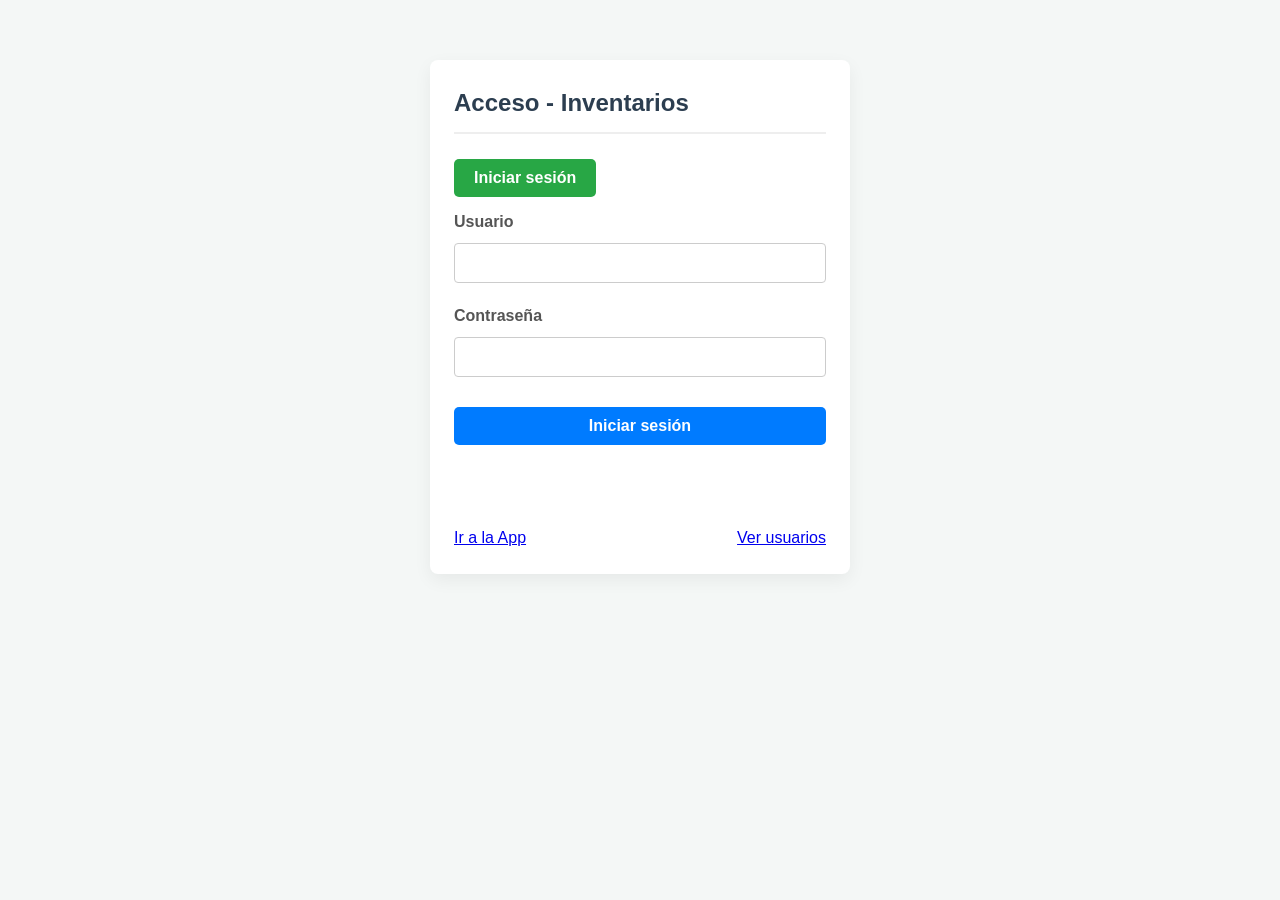
==== login.html @ 99f1206a "Initial project setup with inventory dashboard Add inventory management dashboard with authenticatio" ====
<!DOCTYPE html>
<html lang="es">
<head>
    <meta charset="utf-8">
    <meta name="viewport" content="width=device-width,initial-scale=1">
    <title>Login - Inventarios</title>
    <link rel="stylesheet" href="estilo.css">
    <script src="auth.js" defer></script>
    <style>
        .auth-container{max-width:420px;margin:60px auto;padding:24px;border-radius:8px;background:var(--card-bg,#fff);box-shadow:0 6px 18px rgba(0,0,0,.06)}
        .auth-actions{display:flex;gap:8px;margin-bottom:12px}
        .hidden{display:none}
    </style>
</head>
<body>
    <div class="auth-container">
        <h2>Acceso - Inventarios</h2>
        <div class="auth-actions">
            <button id="showLoginBtn" class="btn secondary-btn">Iniciar sesión</button>
        </div>

        <form id="loginForm" class="form-grid">
            <div class="form-group">
                <label for="login_user">Usuario</label>
                <input id="login_user" required>
            </div>
            <div class="form-group">
                <label for="login_pass">Contraseña</label>
                <input id="login_pass" type="password" required>
            </div>
            <button type="submit" class="btn primary-btn full-width">Iniciar sesión</button>
            <div id="loginMessage" class="status-message" style="display:block;margin-top:10px"></div>
        </form>

        <!-- Registro público deshabilitado: la creación de usuarios se gestiona internamente -->

        <div style="margin-top:12px;display:flex;justify-content:space-between;align-items:center">
            <a href="index.html" class="link-like">Ir a la App</a>
            <a href="users.html" class="link-like">Ver usuarios</a>
        </div>
    </div>
</body>
</html>
---- estilo.css ----
/* --- ESTILOS COMPARTIDOS --- */
:root {
  --primary-color: #007bff;
  --secondary-color: #28a745;
  --danger-color: #dc3545;
  --background-color: #f4f7f6;
  --sidebar-color: #2c3e50;
  --text-light: #ecf0f1;
  --card-bg: #ffffff;
  --warning-color: #ffc107;
  --info-color: #17a2b8;
}

* {
  box-sizing: border-box;
  margin: 0;
  padding: 0;
}
body {
  font-family: "Segoe UI", Tahoma, Geneva, Verdana, sans-serif;
  background-color: var(--background-color);
  line-height: 1.6;
}
.dashboard-container {
  display: flex;
  min-height: 100vh;
}
.sidebar {
  width: 250px;
  background-color: var(--sidebar-color);
  color: var(--text-light);
  padding: 20px;
  box-shadow: 2px 0 5px rgba(0, 0, 0, 0.1);
  display: flex;
  flex-direction: column;
}
.logo {
  font-size: 1.5rem;
  font-weight: bold;
  margin-bottom: 30px;
  color: var(--primary-color);
}
.sidebar-nav a {
  display: flex;
  align-items: center;
  padding: 12px 15px;
  color: var(--text-light);
  text-decoration: none;
  border-radius: 5px;
  margin-bottom: 10px;
  transition: background-color 0.3s, color 0.3s;
}
.sidebar-nav a:hover,
.sidebar-nav a.active {
  background-color: #34495e;
  color: var(--primary-color);
}
.sidebar-nav a i {
  margin-right: 10px;
}
.main-content {
  flex-grow: 1;
  padding: 30px;
}
.content-section {
  background-color: var(--card-bg);
  padding: 30px;
  border-radius: 8px;
  box-shadow: 0 4px 12px rgba(0, 0, 0, 0.05);
  margin-bottom: 20px;
}
.content-section:not(.active) {
  display: none;
}
h2 {
  color: var(--sidebar-color);
  margin-bottom: 25px;
  border-bottom: 2px solid #eee;
  padding-bottom: 10px;
}
h2 i {
  margin-right: 10px;
  color: var(--primary-color);
}

/* --- Formularios y Elementos --- */
.form-grid {
  display: grid;
  grid-template-columns: repeat(auto-fit, minmax(280px, 1fr));
  gap: 20px;
  margin-bottom: 20px;
}
.form-grid.single-col {
  grid-template-columns: 1fr;
}
.form-group {
  display: flex;
  flex-direction: column;
}
.form-group label {
  margin-bottom: 8px;
  font-weight: 600;
  color: #555;
}
input:not([type="checkbox"]),
select {
  padding: 10px;
  border: 1px solid #ccc;
  border-radius: 4px;
  font-size: 16px;
  transition: border-color 0.3s;
}
input:focus,
select:focus {
  border-color: var(--primary-color);
  outline: none;
  box-shadow: 0 0 0 2px rgba(0, 123, 255, 0.25);
}
.btn {
  padding: 10px 20px;
  border: none;
  border-radius: 5px;
  cursor: pointer;
  font-size: 1rem;
  font-weight: bold;
  transition: background-color 0.3s, opacity 0.3s;
}
.primary-btn {
  background-color: var(--primary-color);
  color: white;
}
.primary-btn:hover:not(:disabled) {
  background-color: #0056b3;
}
.secondary-btn {
  background-color: var(--secondary-color);
  color: white;
}
.secondary-btn:hover:not(:disabled) {
  background-color: #218838;
}
.danger-btn {
  background-color: var(--danger-color);
  color: white;
}
.danger-btn:hover:not(:disabled) {
  background-color: #b02a37;
}
.full-width {
  grid-column: 1 / -1;
  margin-top: 10px;
}

/* --- Mensajes y Advertencias --- */
.status-message {
  margin-top: 20px;
  padding: 15px;
  border-radius: 4px;
  font-weight: bold;
  display: none;
}
.status-message.success {
  background-color: #d4edda;
  color: #155724;
  border: 1px solid #c3e6cb;
}
.status-message.error {
  background-color: #f8d7da;
  color: #721c24;
  border: 1px solid #f5c6cb;
}
.status-message.info {
  background-color: #d1ecf1;
  color: #0c5460;
  border: 1px solid #bee5eb;
}
.status-message.warning {
  background-color: #fff3cd;
  color: #856404;
  border: 1px solid #ffeeba;
}

/* Filtro de Producto (Mostrar detalles) */
.product-details {
  margin-top: 15px;
  padding: 15px;
  border-left: 5px solid var(--primary-color);
  background-color: #f8f9fa;
  border-radius: 4px;
}
.product-details p {
  margin: 5px 0;
}
.product-details.hidden {
  display: none;
}

/* Tablas */
.data-table {
  width: 100%;
  border-collapse: collapse;
  margin-top: 20px;
}
.data-table th,
.data-table td {
  border: 1px solid #ddd;
  padding: 12px;
  text-align: left;
}
.data-table th {
  background-color: #f2f2f2;
  font-weight: 700;
  color: #333;
}
.data-table tr:nth-child(even) {
  background-color: #f9f9f9;
}

/* Gráficos */
.chart-container {
  width: 100%;
  height: 400px;
  margin: 20px 0;
}

/* Dashboard Stats */
.stats-grid {
  display: grid;
  grid-template-columns: repeat(auto-fit, minmax(200px, 1fr));
  gap: 20px;
  margin-bottom: 30px;
}
.stat-card {
  background: white;
  padding: 20px;
  border-radius: 8px;
  box-shadow: 0 2px 10px rgba(0, 0, 0, 0.1);
  text-align: center;
  border-left: 4px solid;
}
.stat-card.ventas {
  border-color: var(--primary-color);
}
.stat-card.compras {
  border-color: var(--info-color);
}
.stat-card.ganancias {
  border-color: var(--secondary-color);
}
.stat-card.gastos {
  border-color: var(--danger-color);
}
.stat-value {
  font-size: 2rem;
  font-weight: bold;
  margin: 10px 0;
}
.stat-label {
  color: #666;
  font-size: 0.9rem;
}

/* Responsivo */
@media (max-width: 768px) {
  .dashboard-container {
    flex-direction: column;
  }
  .sidebar {
    width: 100%;
    height: auto;
    padding: 15px 20px;
    flex-direction: row;
    justify-content: space-between;
    align-items: center;
  }
  .sidebar .logo {
    margin-bottom: 0;
  }
  .sidebar-nav {
    display: flex;
    overflow-x: auto;
    padding-bottom: 5px;
  }
  .sidebar-nav a {
    padding: 8px 10px;
    flex-shrink: 0;
  }
  .main-content {
    padding: 20px;
  }
  .form-grid {
    grid-template-columns: 1fr;
  }
  .stats-grid {
    grid-template-columns: repeat(2, 1fr);
  }
}
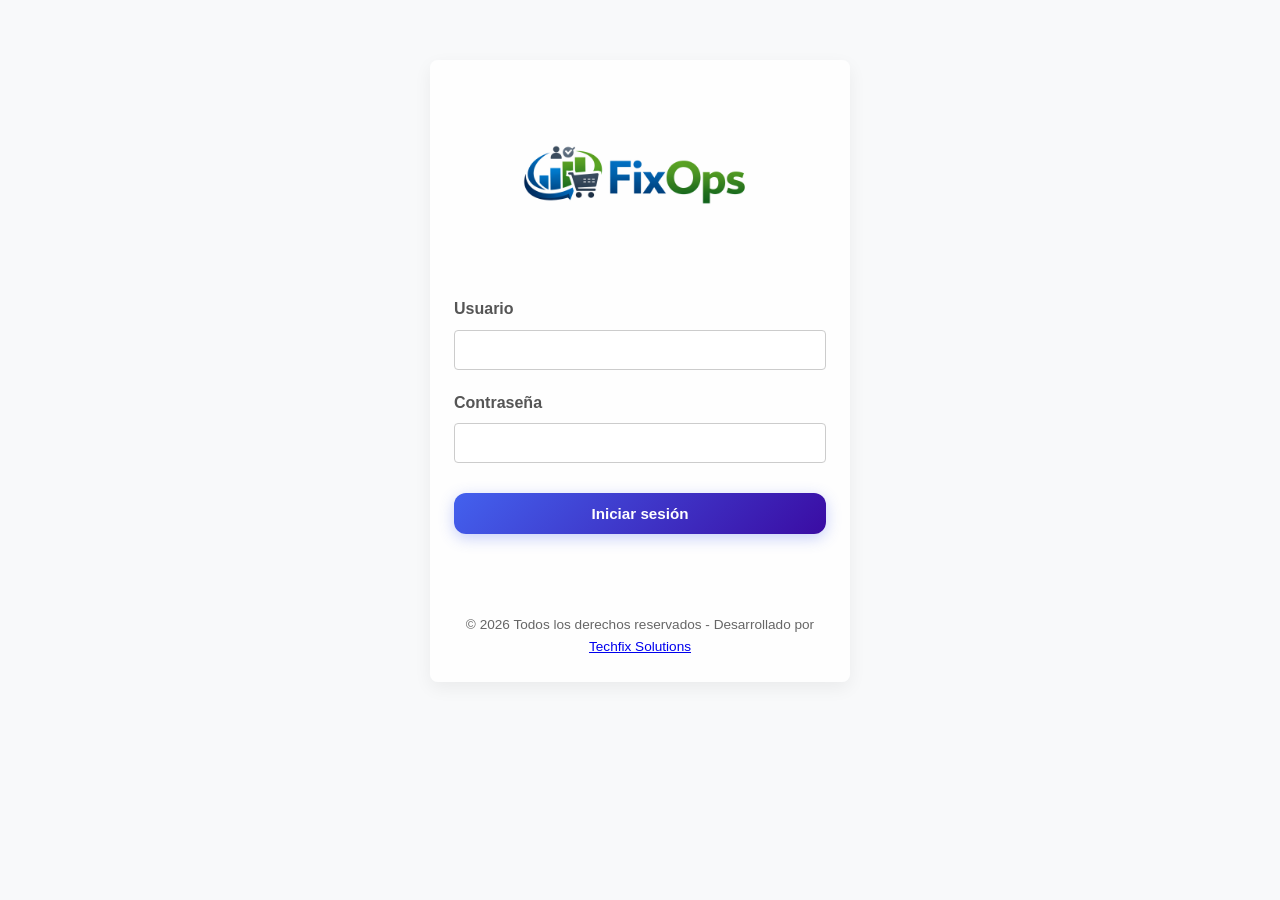
==== commit ae644387: "Rediseño UI y nuevas funciones: pedidos, contactos y usuarios Actualiza el diseño visual con nuevos " ====
--- a/login.html
+++ b/login.html
@@ -1,23 +1,47 @@
 <!DOCTYPE html>
 <html lang="es">
+
 <head>
     <meta charset="utf-8">
     <meta name="viewport" content="width=device-width,initial-scale=1">
-    <title>Login - Inventarios</title>
+    <title>FIXOPS</title>
     <link rel="stylesheet" href="estilo.css">
     <script src="auth.js" defer></script>
     <style>
-        .auth-container{max-width:420px;margin:60px auto;padding:24px;border-radius:8px;background:var(--card-bg,#fff);box-shadow:0 6px 18px rgba(0,0,0,.06)}
-        .auth-actions{display:flex;gap:8px;margin-bottom:12px}
-        .hidden{display:none}
+        .auth-container {
+            max-width: 420px;
+            margin: 60px auto;
+            padding: 24px;
+            border-radius: 8px;
+            background: var(--card-bg, #fff);
+            box-shadow: 0 6px 18px rgba(0, 0, 0, .06)
+        }
+
+        .auth-actions {
+            display: flex;
+            gap: 8px;
+            margin-bottom: 12px
+        }
+
+        .hidden {
+            display: none
+        }
+
+        .logo {
+            width: 300px;
+            margin-bottom: 12px;
+            margin-left: auto;
+            margin-right: auto;
+            display: block;
+            justify-content: center;
+            align-items: center;
+        }
     </style>
 </head>
+
 <body>
     <div class="auth-container">
-        <h2>Acceso - Inventarios</h2>
-        <div class="auth-actions">
-            <button id="showLoginBtn" class="btn secondary-btn">Iniciar sesión</button>
-        </div>
+        <img src="assets/img/logo.png" alt="Logo" class="logo">
 
         <form id="loginForm" class="form-grid">
             <div class="form-group">
@@ -34,10 +58,11 @@
 
         <!-- Registro público deshabilitado: la creación de usuarios se gestiona internamente -->
 
-        <div style="margin-top:12px;display:flex;justify-content:space-between;align-items:center">
-            <a href="index.html" class="link-like">Ir a la App</a>
-            <a href="users.html" class="link-like">Ver usuarios</a>
+        <div style="margin-top:12px;text-align:center;font-size:0.85em;color:#666">
+            <p style="margin-top:8px">© 2026 Todos los derechos reservados - Desarrollado por <a
+                    href="https://techfixsolutions.site" class="link-like" target="_blank">Techfix Solutions</a></p>
         </div>
     </div>
 </body>
-</html>
+
+</html>
--- a/estilo.css
+++ b/estilo.css
@@ -1,14 +1,18 @@
 /* --- ESTILOS COMPARTIDOS --- */
 :root {
-  --primary-color: #007bff;
-  --secondary-color: #28a745;
-  --danger-color: #dc3545;
-  --background-color: #f4f7f6;
-  --sidebar-color: #2c3e50;
-  --text-light: #ecf0f1;
-  --card-bg: #ffffff;
-  --warning-color: #ffc107;
-  --info-color: #17a2b8;
+  --primary-color: #4361ee;
+  --primary-light: rgba(67, 97, 238, 0.1);
+  --secondary-color: #2ec4b6;
+  --danger-color: #e63946;
+  --background-color: #f8f9fa;
+  --sidebar-color: #1e1e2d;
+  --text-light: #f8f9fa;
+  --text-dark: #2b2d42;
+  --card-bg: rgba(255, 255, 255, 0.85);
+  --warning-color: #ff9f1c;
+  --info-color: #4cc9f0;
+  --glass-border: rgba(255, 255, 255, 0.3);
+  --glass-shadow: 0 8px 32px 0 rgba(31, 38, 135, 0.15);
 }
 
 * {
@@ -16,15 +20,18 @@
   margin: 0;
   padding: 0;
 }
+
 body {
   font-family: "Segoe UI", Tahoma, Geneva, Verdana, sans-serif;
   background-color: var(--background-color);
   line-height: 1.6;
 }
+
 .dashboard-container {
   display: flex;
   min-height: 100vh;
 }
+
 .sidebar {
   width: 250px;
   background-color: var(--sidebar-color);
@@ -34,50 +41,84 @@
   display: flex;
   flex-direction: column;
 }
+
 .logo {
   font-size: 1.5rem;
   font-weight: bold;
   margin-bottom: 30px;
   color: var(--primary-color);
-}
+  display: flex;
+  justify-content: center;
+}
+
+.logo img {
+    border-radius: 50%;
+    object-fit: cover;
+    aspect-ratio: 1 / 1;
+    width: 150px;
+    height: 150px;
+    border: 3px solid rgba(255, 255, 255, 0.1);
+}
+
 .sidebar-nav a {
   display: flex;
   align-items: center;
   padding: 12px 15px;
   color: var(--text-light);
   text-decoration: none;
-  border-radius: 5px;
-  margin-bottom: 10px;
-  transition: background-color 0.3s, color 0.3s;
-}
-.sidebar-nav a:hover,
+  border-radius: 12px;
+  margin-bottom: 8px;
+  transition: all 0.3s cubic-bezier(0.4, 0, 0.2, 1);
+  border: 1px solid transparent;
+}
+
+.sidebar-nav a:hover {
+  background-color: rgba(255, 255, 255, 0.1);
+  transform: translateX(5px);
+  color: var(--primary-color);
+}
+
 .sidebar-nav a.active {
-  background-color: #34495e;
+  background-color: var(--primary-light);
   color: var(--primary-color);
-}
+  border-color: rgba(67, 97, 238, 0.3);
+  box-shadow: 0 4px 15px rgba(0, 0, 0, 0.1);
+}
+
 .sidebar-nav a i {
-  margin-right: 10px;
-}
+  margin-right: 12px;
+  width: 20px;
+  text-align: center;
+}
+
 .main-content {
   flex-grow: 1;
   padding: 30px;
 }
+
 .content-section {
-  background-color: var(--card-bg);
+  background: var(--card-bg);
+  backdrop-filter: blur(10px);
+  -webkit-backdrop-filter: blur(10px);
   padding: 30px;
-  border-radius: 8px;
-  box-shadow: 0 4px 12px rgba(0, 0, 0, 0.05);
-  margin-bottom: 20px;
-}
+  border-radius: 16px;
+  border: 1px solid var(--glass-border);
+  box-shadow: var(--glass-shadow);
+  margin-bottom: 25px;
+  transition: transform 0.3s ease;
+}
+
 .content-section:not(.active) {
   display: none;
 }
+
 h2 {
   color: var(--sidebar-color);
   margin-bottom: 25px;
   border-bottom: 2px solid #eee;
   padding-bottom: 10px;
 }
+
 h2 i {
   margin-right: 10px;
   color: var(--primary-color);
@@ -90,18 +131,22 @@
   gap: 20px;
   margin-bottom: 20px;
 }
+
 .form-grid.single-col {
   grid-template-columns: 1fr;
 }
+
 .form-group {
   display: flex;
   flex-direction: column;
 }
+
 .form-group label {
   margin-bottom: 8px;
   font-weight: 600;
   color: #555;
 }
+
 input:not([type="checkbox"]),
 select {
   padding: 10px;
@@ -110,42 +155,65 @@
   font-size: 16px;
   transition: border-color 0.3s;
 }
+
 input:focus,
 select:focus {
   border-color: var(--primary-color);
   outline: none;
   box-shadow: 0 0 0 2px rgba(0, 123, 255, 0.25);
 }
+
 .btn {
-  padding: 10px 20px;
+  padding: 12px 24px;
   border: none;
-  border-radius: 5px;
+  border-radius: 12px;
   cursor: pointer;
-  font-size: 1rem;
-  font-weight: bold;
-  transition: background-color 0.3s, opacity 0.3s;
-}
+  font-size: 0.95rem;
+  font-weight: 600;
+  transition: all 0.3s cubic-bezier(0.4, 0, 0.2, 1);
+  display: inline-flex;
+  align-items: center;
+  justify-content: center;
+  gap: 8px;
+}
+
+.btn:active {
+  transform: scale(0.95);
+}
+
 .primary-btn {
-  background-color: var(--primary-color);
+  background: linear-gradient(135deg, var(--primary-color), #3a0ca3);
   color: white;
-}
+  box-shadow: 0 4px 15px rgba(67, 97, 238, 0.3);
+}
+
 .primary-btn:hover:not(:disabled) {
-  background-color: #0056b3;
-}
+  transform: translateY(-2px);
+  box-shadow: 0 6px 20px rgba(67, 97, 238, 0.4);
+}
+
 .secondary-btn {
-  background-color: var(--secondary-color);
+  background: linear-gradient(135deg, var(--secondary-color), #27a89b);
   color: white;
-}
+  box-shadow: 0 4px 15px rgba(46, 196, 182, 0.3);
+}
+
 .secondary-btn:hover:not(:disabled) {
-  background-color: #218838;
-}
+  transform: translateY(-2px);
+  box-shadow: 0 6px 20px rgba(46, 196, 182, 0.4);
+}
+
 .danger-btn {
-  background-color: var(--danger-color);
+  background: linear-gradient(135deg, var(--danger-color), #c1121f);
   color: white;
-}
+  box-shadow: 0 4px 15px rgba(230, 57, 70, 0.3);
+}
+
 .danger-btn:hover:not(:disabled) {
-  background-color: #b02a37;
-}
+  transform: translateY(-2px);
+  box-shadow: 0 6px 20px rgba(230, 57, 70, 0.4);
+}
+
 .full-width {
   grid-column: 1 / -1;
   margin-top: 10px;
@@ -159,21 +227,25 @@
   font-weight: bold;
   display: none;
 }
+
 .status-message.success {
   background-color: #d4edda;
   color: #155724;
   border: 1px solid #c3e6cb;
 }
+
 .status-message.error {
   background-color: #f8d7da;
   color: #721c24;
   border: 1px solid #f5c6cb;
 }
+
 .status-message.info {
   background-color: #d1ecf1;
   color: #0c5460;
   border: 1px solid #bee5eb;
 }
+
 .status-message.warning {
   background-color: #fff3cd;
   color: #856404;
@@ -188,9 +260,11 @@
   background-color: #f8f9fa;
   border-radius: 4px;
 }
+
 .product-details p {
   margin: 5px 0;
 }
+
 .product-details.hidden {
   display: none;
 }
@@ -201,17 +275,20 @@
   border-collapse: collapse;
   margin-top: 20px;
 }
+
 .data-table th,
 .data-table td {
   border: 1px solid #ddd;
   padding: 12px;
   text-align: left;
 }
+
 .data-table th {
   background-color: #f2f2f2;
   font-weight: 700;
   color: #333;
 }
+
 .data-table tr:nth-child(even) {
   background-color: #f9f9f9;
 }
@@ -230,6 +307,7 @@
   gap: 20px;
   margin-bottom: 30px;
 }
+
 .stat-card {
   background: white;
   padding: 20px;
@@ -238,23 +316,29 @@
   text-align: center;
   border-left: 4px solid;
 }
+
 .stat-card.ventas {
   border-color: var(--primary-color);
 }
+
 .stat-card.compras {
   border-color: var(--info-color);
 }
+
 .stat-card.ganancias {
   border-color: var(--secondary-color);
 }
+
 .stat-card.gastos {
   border-color: var(--danger-color);
 }
+
 .stat-value {
   font-size: 2rem;
   font-weight: bold;
   margin: 10px 0;
 }
+
 .stat-label {
   color: #666;
   font-size: 0.9rem;
@@ -265,6 +349,7 @@
   .dashboard-container {
     flex-direction: column;
   }
+
   .sidebar {
     width: 100%;
     height: auto;
@@ -273,25 +358,118 @@
     justify-content: space-between;
     align-items: center;
   }
+
   .sidebar .logo {
     margin-bottom: 0;
   }
+
   .sidebar-nav {
     display: flex;
     overflow-x: auto;
     padding-bottom: 5px;
   }
+
   .sidebar-nav a {
     padding: 8px 10px;
     flex-shrink: 0;
   }
+
   .main-content {
     padding: 20px;
   }
+
   .form-grid {
     grid-template-columns: 1fr;
   }
+
   .stats-grid {
     grid-template-columns: repeat(2, 1fr);
   }
 }
+
+/* --- Sistema de Pedidos Pro --- */
+.order-header {
+  display: grid;
+  grid-template-columns: repeat(auto-fit, minmax(200px, 1fr));
+  gap: 20px;
+  background: rgba(255, 255, 255, 0.4);
+  padding: 20px;
+  border-radius: 12px;
+  border: 1px solid var(--glass-border);
+  margin-bottom: 20px;
+}
+
+.order-table {
+  width: 100%;
+  border-collapse: separate;
+  border-spacing: 0 8px;
+  margin-top: 15px;
+}
+
+.order-table th {
+  text-align: left;
+  padding: 12px;
+  color: var(--text-dark);
+  font-weight: 600;
+  border-bottom: 2px solid #ddd;
+}
+
+.order-table td {
+  padding: 10px 12px;
+  background: white;
+  border-top: 1px solid #eee;
+  border-bottom: 1px solid #eee;
+}
+
+.order-table td:first-child {
+  border-left: 1px solid #eee;
+  border-radius: 8px 0 0 8px;
+}
+
+.order-table td:last-child {
+  border-right: 1px solid #eee;
+  border-radius: 0 8px 8px 0;
+}
+
+.totals-section {
+  float: right;
+  width: 300px;
+  margin-top: 25px;
+  padding: 20px;
+  background: rgba(255, 255, 255, 0.6);
+  border-radius: 16px;
+  border: 1px solid var(--glass-border);
+}
+
+.total-row {
+  display: flex;
+  justify-content: space-between;
+  padding: 8px 0;
+  border-bottom: 1px solid rgba(0, 0, 0, 0.05);
+}
+
+.total-row.grand-total {
+  border-bottom: none;
+  font-size: 1.2rem;
+  font-weight: 800;
+  color: var(--primary-color);
+  margin-top: 10px;
+}
+
+.line-actions {
+  display: flex;
+  gap: 15px;
+  margin-top: 15px;
+  border-top: 1px dashed #ccc;
+  padding-top: 15px;
+}
+
+.remove-line {
+  color: var(--danger-color);
+  cursor: pointer;
+  transition: opacity 0.2s;
+}
+
+.remove-line:hover {
+  opacity: 0.7;
+}
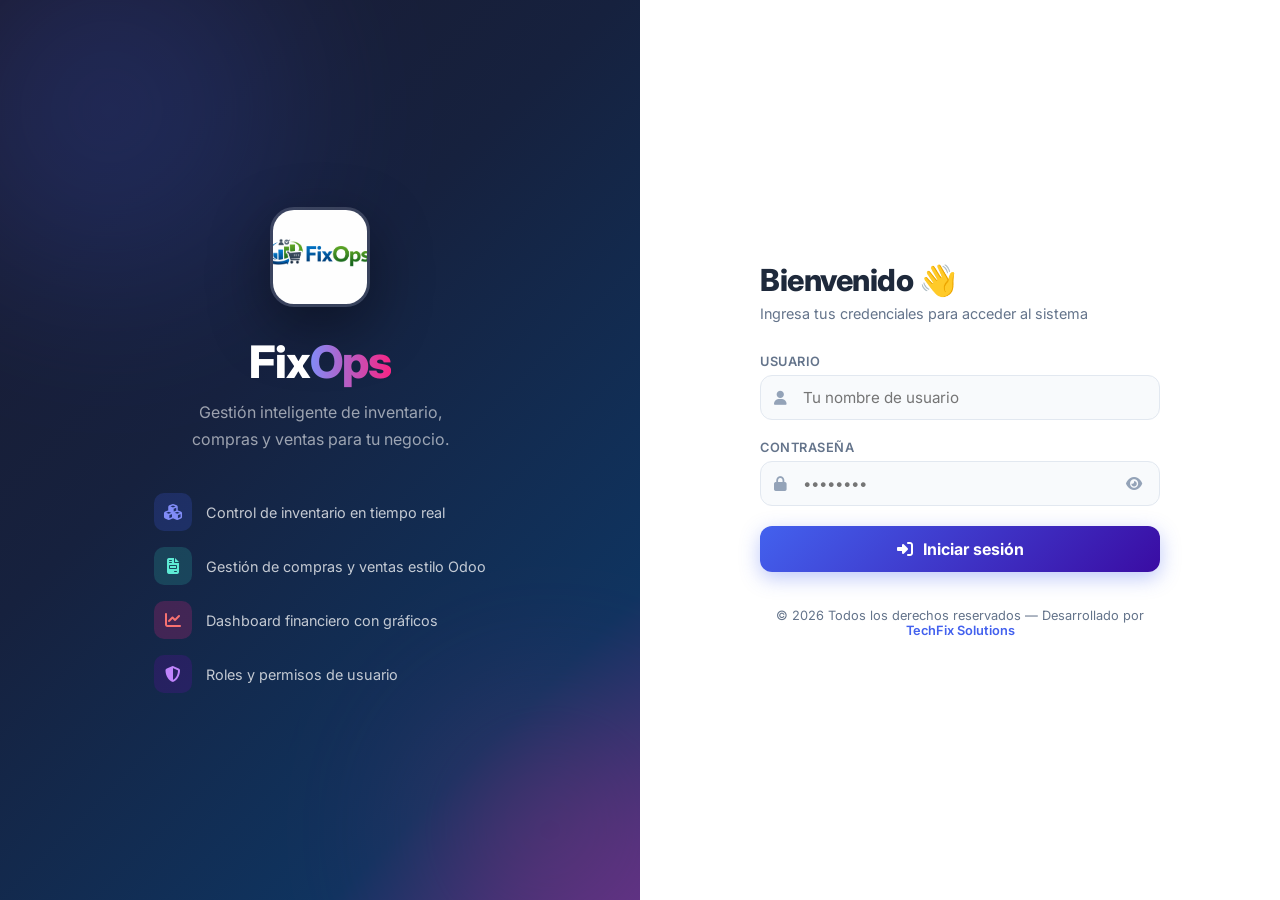
==== commit 101f2422: "refactor: Centralize configuration in `config.js`, remove deprecated `sg_` modules, enhance authenti" ====
--- a/login.html
+++ b/login.html
@@ -4,65 +4,603 @@
 <head>
     <meta charset="utf-8">
     <meta name="viewport" content="width=device-width,initial-scale=1">
-    <title>FIXOPS</title>
-    <link rel="stylesheet" href="estilo.css">
+    <meta name="description" content="FixOps — Sistema de Gestión de Inventario. Inicia sesión para continuar.">
+    <title>FixOps — Iniciar Sesión</title>
+    <link rel="preconnect" href="https://fonts.googleapis.com">
+    <link rel="preconnect" href="https://fonts.gstatic.com" crossorigin>
+    <link href="https://fonts.googleapis.com/css2?family=Inter:wght@300;400;500;600;700;800&display=swap"
+        rel="stylesheet">
+    <link rel="stylesheet" href="https://cdnjs.cloudflare.com/ajax/libs/font-awesome/6.5.2/css/all.min.css">
+    <script src="config.js"></script>
     <script src="auth.js" defer></script>
+
     <style>
-        .auth-container {
-            max-width: 420px;
-            margin: 60px auto;
-            padding: 24px;
-            border-radius: 8px;
-            background: var(--card-bg, #fff);
-            box-shadow: 0 6px 18px rgba(0, 0, 0, .06)
-        }
-
-        .auth-actions {
-            display: flex;
+        *,
+        *::before,
+        *::after {
+            box-sizing: border-box;
+            margin: 0;
+            padding: 0;
+        }
+
+        :root {
+            --primary: #4361ee;
+            --primary-d: #3a0ca3;
+            --secondary: #7209b7;
+            --accent: #f72585;
+            --text: #1e293b;
+            --text-muted: #64748b;
+            --border: #e2e8f0;
+            --card: #ffffff;
+            --bg: #f0f2f8;
+        }
+
+        html,
+        body {
+            height: 100%;
+            font-family: 'Inter', system-ui, sans-serif;
+            background: var(--bg);
+            color: var(--text);
+        }
+
+        /* ── Layout split ── */
+        .login-wrap {
+            display: grid;
+            grid-template-columns: 1fr 1fr;
+            min-height: 100vh;
+        }
+
+        /* ── Panel izquierdo (hero) ── */
+        .hero-panel {
+            background: linear-gradient(135deg, #1a1a2e 0%, #16213e 40%, #0f3460 80%, #533483 100%);
+            display: flex;
+            flex-direction: column;
+            justify-content: center;
+            align-items: center;
+            padding: 60px 48px;
+            position: relative;
+            overflow: hidden;
+        }
+
+        /* Orbes decorativos */
+        .hero-panel::before,
+        .hero-panel::after {
+            content: '';
+            position: absolute;
+            border-radius: 50%;
+            filter: blur(80px);
+            opacity: 0.25;
+            pointer-events: none;
+        }
+
+        .hero-panel::before {
+            width: 420px;
+            height: 420px;
+            background: radial-gradient(circle, #4361ee, transparent);
+            top: -100px;
+            left: -100px;
+            animation: floatOrb 8s ease-in-out infinite;
+        }
+
+        .hero-panel::after {
+            width: 300px;
+            height: 300px;
+            background: radial-gradient(circle, #f72585, transparent);
+            bottom: -80px;
+            right: -60px;
+            animation: floatOrb 10s ease-in-out infinite reverse;
+        }
+
+        @keyframes floatOrb {
+
+            0%,
+            100% {
+                transform: translate(0, 0) scale(1);
+            }
+
+            50% {
+                transform: translate(20px, 30px) scale(1.08);
+            }
+        }
+
+        .hero-logo {
+            width: 100px;
+            height: 100px;
+            border-radius: 24px;
+            object-fit: cover;
+            border: 3px solid rgba(255, 255, 255, 0.15);
+            box-shadow: 0 20px 60px rgba(0, 0, 0, 0.4);
+            margin-bottom: 28px;
+            position: relative;
+            z-index: 1;
+            animation: popIn 0.7s cubic-bezier(0.34, 1.56, 0.64, 1) both;
+        }
+
+        @keyframes popIn {
+            from {
+                opacity: 0;
+                transform: scale(0.7) translateY(20px);
+            }
+
+            to {
+                opacity: 1;
+                transform: scale(1) translateY(0);
+            }
+        }
+
+        .hero-title {
+            font-size: 2.8rem;
+            font-weight: 800;
+            color: #fff;
+            letter-spacing: -1px;
+            margin-bottom: 10px;
+            position: relative;
+            z-index: 1;
+            animation: slideUp 0.6s ease both 0.1s;
+        }
+
+        .hero-title span {
+            background: linear-gradient(90deg, #818cf8, #f72585);
+            -webkit-background-clip: text;
+            -webkit-text-fill-color: transparent;
+            background-clip: text;
+        }
+
+        .hero-subtitle {
+            font-size: 1rem;
+            color: rgba(255, 255, 255, 0.58);
+            text-align: center;
+            max-width: 300px;
+            line-height: 1.7;
+            position: relative;
+            z-index: 1;
+            animation: slideUp 0.6s ease both 0.2s;
+        }
+
+        .hero-features {
+            margin-top: 40px;
+            display: flex;
+            flex-direction: column;
+            gap: 16px;
+            position: relative;
+            z-index: 1;
+            animation: slideUp 0.6s ease both 0.3s;
+        }
+
+        .hero-feature {
+            display: flex;
+            align-items: center;
+            gap: 14px;
+            color: rgba(255, 255, 255, 0.75);
+            font-size: 0.9rem;
+        }
+
+        .hero-feature .feat-icon {
+            width: 38px;
+            height: 38px;
+            border-radius: 10px;
+            display: flex;
+            align-items: center;
+            justify-content: center;
+            font-size: 1rem;
+            flex-shrink: 0;
+        }
+
+        @keyframes slideUp {
+            from {
+                opacity: 0;
+                transform: translateY(24px);
+            }
+
+            to {
+                opacity: 1;
+                transform: translateY(0);
+            }
+        }
+
+        /* ── Panel derecho (formulario) ── */
+        .form-panel {
+            display: flex;
+            flex-direction: column;
+            justify-content: center;
+            align-items: center;
+            padding: 60px 48px;
+            background: var(--card);
+            position: relative;
+        }
+
+        .form-card {
+            width: 100%;
+            max-width: 400px;
+            animation: slideUp 0.5s ease both 0.15s;
+        }
+
+        .form-greeting {
+            margin-bottom: 32px;
+        }
+
+        .form-greeting h1 {
+            font-size: 1.9rem;
+            font-weight: 800;
+            color: var(--text);
+            margin-bottom: 6px;
+            letter-spacing: -0.5px;
+        }
+
+        .form-greeting p {
+            color: var(--text-muted);
+            font-size: 0.9rem;
+        }
+
+        /* Input groups */
+        .input-group {
+            display: flex;
+            flex-direction: column;
+            gap: 6px;
+            margin-bottom: 20px;
+        }
+
+        .input-group label {
+            font-size: 0.8rem;
+            font-weight: 600;
+            color: var(--text-muted);
+            text-transform: uppercase;
+            letter-spacing: 0.5px;
+        }
+
+        .input-wrap {
+            position: relative;
+        }
+
+        .input-wrap i.input-icon {
+            position: absolute;
+            left: 14px;
+            top: 50%;
+            transform: translateY(-50%);
+            color: #94a3b8;
+            font-size: 0.9rem;
+            pointer-events: none;
+            transition: color 0.2s;
+        }
+
+        .input-wrap input {
+            width: 100%;
+            padding: 12px 16px 12px 42px;
+            border: 1.5px solid var(--border);
+            border-radius: 12px;
+            font-size: 0.95rem;
+            font-family: inherit;
+            background: #f8fafc;
+            color: var(--text);
+            outline: none;
+            transition: all 0.2s;
+        }
+
+        .input-wrap input:focus {
+            border-color: var(--primary);
+            background: #fff;
+            box-shadow: 0 0 0 3px rgba(67, 97, 238, 0.12);
+        }
+
+        .input-wrap input:focus+i.input-icon,
+        .input-wrap:focus-within i.input-icon {
+            color: var(--primary);
+        }
+
+        .input-wrap .toggle-pass {
+            position: absolute;
+            right: 14px;
+            top: 50%;
+            transform: translateY(-50%);
+            background: none;
+            border: none;
+            cursor: pointer;
+            color: #94a3b8;
+            font-size: 0.9rem;
+            padding: 4px;
+            transition: color 0.2s;
+        }
+
+        .input-wrap .toggle-pass:hover {
+            color: var(--primary);
+        }
+
+        /* Botón submit */
+        .login-btn {
+            width: 100%;
+            padding: 13px;
+            background: linear-gradient(135deg, var(--primary), var(--primary-d));
+            color: white;
+            border: none;
+            border-radius: 12px;
+            font-size: 1rem;
+            font-weight: 700;
+            font-family: inherit;
+            cursor: pointer;
+            transition: all 0.25s;
+            display: flex;
+            align-items: center;
+            justify-content: center;
+            gap: 10px;
+            box-shadow: 0 6px 20px rgba(67, 97, 238, 0.35);
+            margin-top: 8px;
+            position: relative;
+            overflow: hidden;
+        }
+
+        .login-btn::after {
+            content: '';
+            position: absolute;
+            inset: 0;
+            background: linear-gradient(135deg, rgba(255, 255, 255, 0.15), transparent);
+            opacity: 0;
+            transition: opacity 0.2s;
+        }
+
+        .login-btn:hover {
+            transform: translateY(-2px);
+            box-shadow: 0 10px 28px rgba(67, 97, 238, 0.45);
+        }
+
+        .login-btn:hover::after {
+            opacity: 1;
+        }
+
+        .login-btn:active {
+            transform: scale(0.98);
+        }
+
+        .login-btn.loading {
+            pointer-events: none;
+            opacity: 0.75;
+        }
+
+        /* Spinner inline */
+        .spin {
+            animation: spin 0.8s linear infinite;
+        }
+
+        @keyframes spin {
+            to {
+                transform: rotate(360deg);
+            }
+        }
+
+        /* Mensaje de estado */
+        .login-msg {
+            margin-top: 18px;
+            padding: 12px 16px;
+            border-radius: 10px;
+            font-size: 0.875rem;
+            font-weight: 500;
+            display: none;
+            border-left: 4px solid;
+            animation: slideUp 0.3s ease;
+        }
+
+        .login-msg.error {
+            display: flex;
+            align-items: center;
             gap: 8px;
-            margin-bottom: 12px
-        }
-
-        .hidden {
-            display: none
-        }
-
-        .logo {
-            width: 300px;
-            margin-bottom: 12px;
-            margin-left: auto;
-            margin-right: auto;
-            display: block;
-            justify-content: center;
-            align-items: center;
+            background: #fee2e2;
+            color: #991b1b;
+            border-color: #ef4444;
+        }
+
+        .login-msg.success {
+            display: flex;
+            align-items: center;
+            gap: 8px;
+            background: #dcfce7;
+            color: #166534;
+            border-color: #22c55e;
+        }
+
+        .login-msg.info {
+            display: flex;
+            align-items: center;
+            gap: 8px;
+            background: #dbeafe;
+            color: #1e40af;
+            border-color: #3b82f6;
+        }
+
+        /* Footer */
+        .form-footer {
+            margin-top: 36px;
+            text-align: center;
+            font-size: 0.8rem;
+            color: var(--text-muted);
+        }
+
+        .form-footer a {
+            color: var(--primary);
+            text-decoration: none;
+            font-weight: 600;
+        }
+
+        .form-footer a:hover {
+            text-decoration: underline;
+        }
+
+        /* ── Responsive ── */
+        @media (max-width: 800px) {
+            .login-wrap {
+                grid-template-columns: 1fr;
+            }
+
+            .hero-panel {
+                padding: 40px 24px;
+                min-height: 220px;
+            }
+
+            .hero-features {
+                display: none;
+            }
+
+            .hero-title {
+                font-size: 2rem;
+            }
+
+            .form-panel {
+                padding: 40px 24px;
+            }
         }
     </style>
 </head>
 
 <body>
-    <div class="auth-container">
-        <img src="assets/img/logo.png" alt="Logo" class="logo">
-
-        <form id="loginForm" class="form-grid">
-            <div class="form-group">
-                <label for="login_user">Usuario</label>
-                <input id="login_user" required>
+    <div class="login-wrap">
+
+        <!-- ===== PANEL HERO ===== -->
+        <div class="hero-panel">
+            <img src="assets/img/logo.png" alt="FixOps Logo" class="hero-logo">
+            <div class="hero-title">Fix<span>Ops</span></div>
+            <p class="hero-subtitle">Gestión inteligente de inventario, compras y ventas para tu negocio.</p>
+
+            <div class="hero-features">
+                <div class="hero-feature">
+                    <div class="feat-icon" style="background:rgba(67,97,238,0.2); color:#818cf8;">
+                        <i class="fas fa-cubes"></i>
+                    </div>
+                    <span>Control de inventario en tiempo real</span>
+                </div>
+                <div class="hero-feature">
+                    <div class="feat-icon" style="background:rgba(46,196,182,0.2); color:#5eead4;">
+                        <i class="fas fa-file-invoice"></i>
+                    </div>
+                    <span>Gestión de compras y ventas estilo Odoo</span>
+                </div>
+                <div class="hero-feature">
+                    <div class="feat-icon" style="background:rgba(247,37,133,0.2); color:#f87171;">
+                        <i class="fas fa-chart-line"></i>
+                    </div>
+                    <span>Dashboard financiero con gráficos</span>
+                </div>
+                <div class="hero-feature">
+                    <div class="feat-icon" style="background:rgba(114,9,183,0.2); color:#c084fc;">
+                        <i class="fas fa-shield-alt"></i>
+                    </div>
+                    <span>Roles y permisos de usuario</span>
+                </div>
             </div>
-            <div class="form-group">
-                <label for="login_pass">Contraseña</label>
-                <input id="login_pass" type="password" required>
+        </div>
+
+        <!-- ===== PANEL FORM ===== -->
+        <div class="form-panel">
+            <div class="form-card">
+                <div class="form-greeting">
+                    <h1>Bienvenido 👋</h1>
+                    <p>Ingresa tus credenciales para acceder al sistema</p>
+                </div>
+
+                <form id="loginForm" autocomplete="off" novalidate>
+
+                    <div class="input-group">
+                        <label for="login_user">Usuario</label>
+                        <div class="input-wrap">
+                            <i class="fas fa-user input-icon"></i>
+                            <input id="login_user" type="text" placeholder="Tu nombre de usuario" required
+                                autocomplete="username">
+                        </div>
+                    </div>
+
+                    <div class="input-group">
+                        <label for="login_pass">Contraseña</label>
+                        <div class="input-wrap">
+                            <i class="fas fa-lock input-icon"></i>
+                            <input id="login_pass" type="password" placeholder="••••••••" required
+                                autocomplete="current-password">
+                            <button type="button" class="toggle-pass" id="togglePass" tabindex="-1"
+                                title="Mostrar/ocultar contraseña">
+                                <i class="fas fa-eye" id="togglePassIcon"></i>
+                            </button>
+                        </div>
+                    </div>
+
+                    <button type="submit" class="login-btn" id="loginSubmitBtn">
+                        <i class="fas fa-sign-in-alt" id="loginBtnIcon"></i>
+                        <span id="loginBtnText">Iniciar sesión</span>
+                    </button>
+
+                    <div class="login-msg" id="loginMessage"></div>
+                </form>
+
+                <div class="form-footer">
+                    <p>© 2026 Todos los derechos reservados &mdash; Desarrollado por
+                        <a href="https://techfixsolutions.site" target="_blank" rel="noopener">TechFix Solutions</a>
+                    </p>
+                </div>
             </div>
-            <button type="submit" class="btn primary-btn full-width">Iniciar sesión</button>
-            <div id="loginMessage" class="status-message" style="display:block;margin-top:10px"></div>
-        </form>
-
-        <!-- Registro público deshabilitado: la creación de usuarios se gestiona internamente -->
-
-        <div style="margin-top:12px;text-align:center;font-size:0.85em;color:#666">
-            <p style="margin-top:8px">© 2026 Todos los derechos reservados - Desarrollado por <a
-                    href="https://techfixsolutions.site" class="link-like" target="_blank">Techfix Solutions</a></p>
         </div>
+
     </div>
+
+    <script>
+        // Toggle contraseña
+        document.getElementById('togglePass').addEventListener('click', () => {
+            const passEl = document.getElementById('login_pass');
+            const icon = document.getElementById('togglePassIcon');
+            const isPass = passEl.type === 'password';
+            passEl.type = isPass ? 'text' : 'password';
+            icon.className = isPass ? 'fas fa-eye-slash' : 'fas fa-eye';
+        });
+
+        // Helpers mensaje
+        function showMsg(msg, type) {
+            const el = document.getElementById('loginMessage');
+            const icons = { error: 'fa-circle-exclamation', success: 'fa-circle-check', info: 'fa-circle-info' };
+            el.className = 'login-msg ' + type;
+            el.innerHTML = `<i class="fas ${icons[type] || icons.info}"></i> ${msg}`;
+        }
+
+        // Estado botón
+        function setLoading(loading) {
+            const btn = document.getElementById('loginSubmitBtn');
+            const icon = document.getElementById('loginBtnIcon');
+            const txt = document.getElementById('loginBtnText');
+            btn.classList.toggle('loading', loading);
+            icon.className = loading ? 'fas fa-circle-notch spin' : 'fas fa-sign-in-alt';
+            txt.textContent = loading ? 'Verificando...' : 'Iniciar sesión';
+        }
+
+        // Submit
+        document.getElementById('loginForm').addEventListener('submit', async (e) => {
+            e.preventDefault();
+            const user = document.getElementById('login_user').value.trim();
+            const pass = document.getElementById('login_pass').value;
+
+            if (!user || !pass) {
+                showMsg('Completa usuario y contraseña.', 'error');
+                return;
+            }
+
+            setLoading(true);
+
+            try {
+                await new Promise(r => setTimeout(r, 200)); // Esperar auth.js
+                const result = await window.InvAuth.login(user, pass);
+                if (result.success) {
+                    showMsg('¡Acceso concedido! Redirigiendo...', 'success');
+                    setTimeout(() => location.href = 'index.html', 900);
+                } else {
+                    showMsg(result.message || 'Credenciales incorrectas.', 'error');
+                    setLoading(false);
+                }
+            } catch (err) {
+                showMsg('Error de conexión. Intenta de nuevo.', 'error');
+                setLoading(false);
+            }
+        });
+
+        // Enter en usuario → foco en contraseña
+        document.getElementById('login_user').addEventListener('keydown', (e) => {
+            if (e.key === 'Enter') {
+                e.preventDefault();
+                document.getElementById('login_pass').focus();
+            }
+        });
+    </script>
 </body>
 
 </html>
